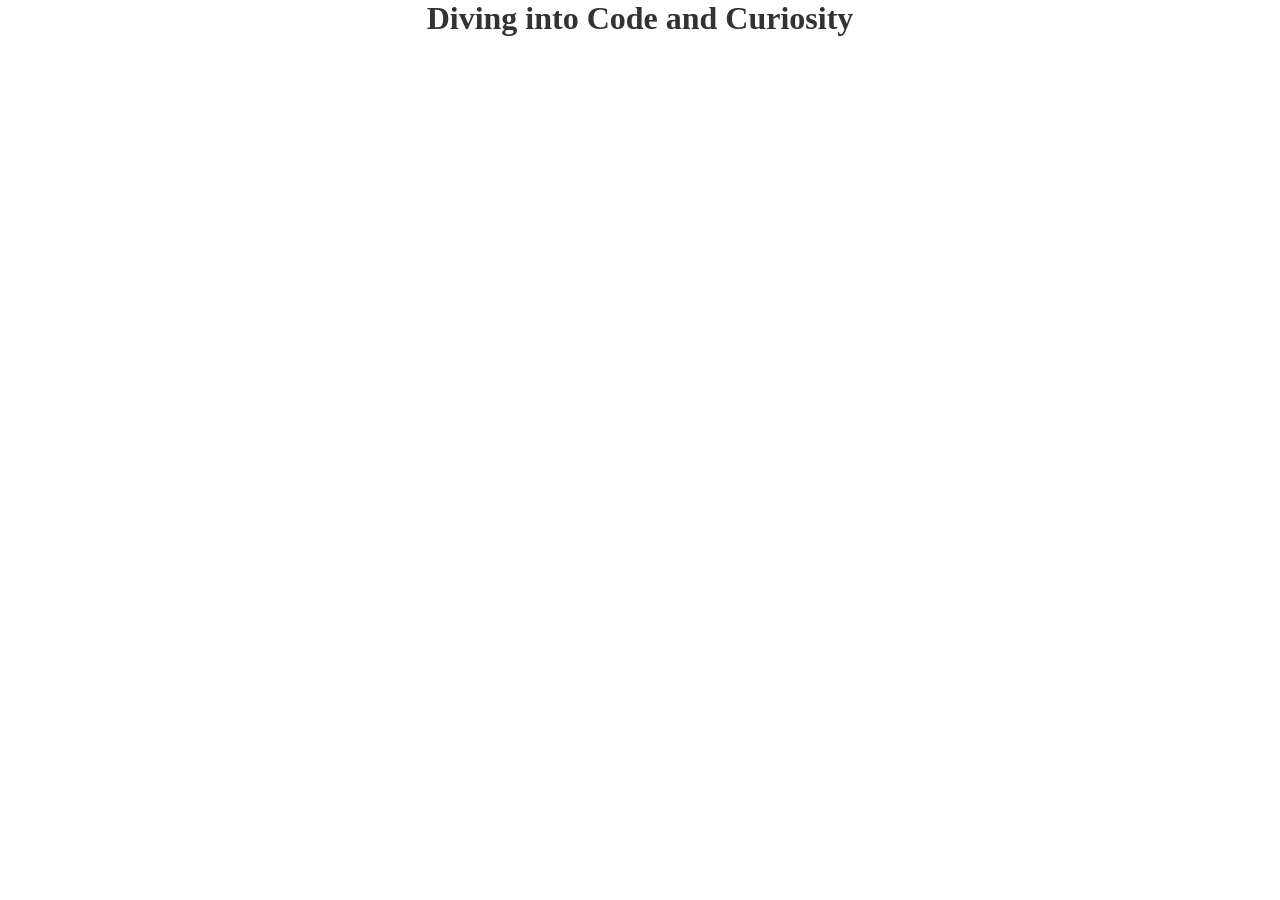
==== index.html @ 3ffeb43e "add index and css" ====
<!DOCTYPE html>
<html>
<head>
  <meta charset="UTF-8">
  <title>Diving into Code and Curiosity</title>
  <link href="./resources/main.css" rel="stylesheet">
</head>
<body>
    <header>
        <h1>Diving into Code and Curiosity</h1>
    </header>
</body>
</html>
---- resources/main.css ----
* {
    margin: 0;
    padding: 0;
    box-sizing: content-box;
}

h1 {
    font-size: 2em;
    color: #333;
    margin-bottom: 1em;
    text-align: center;
}
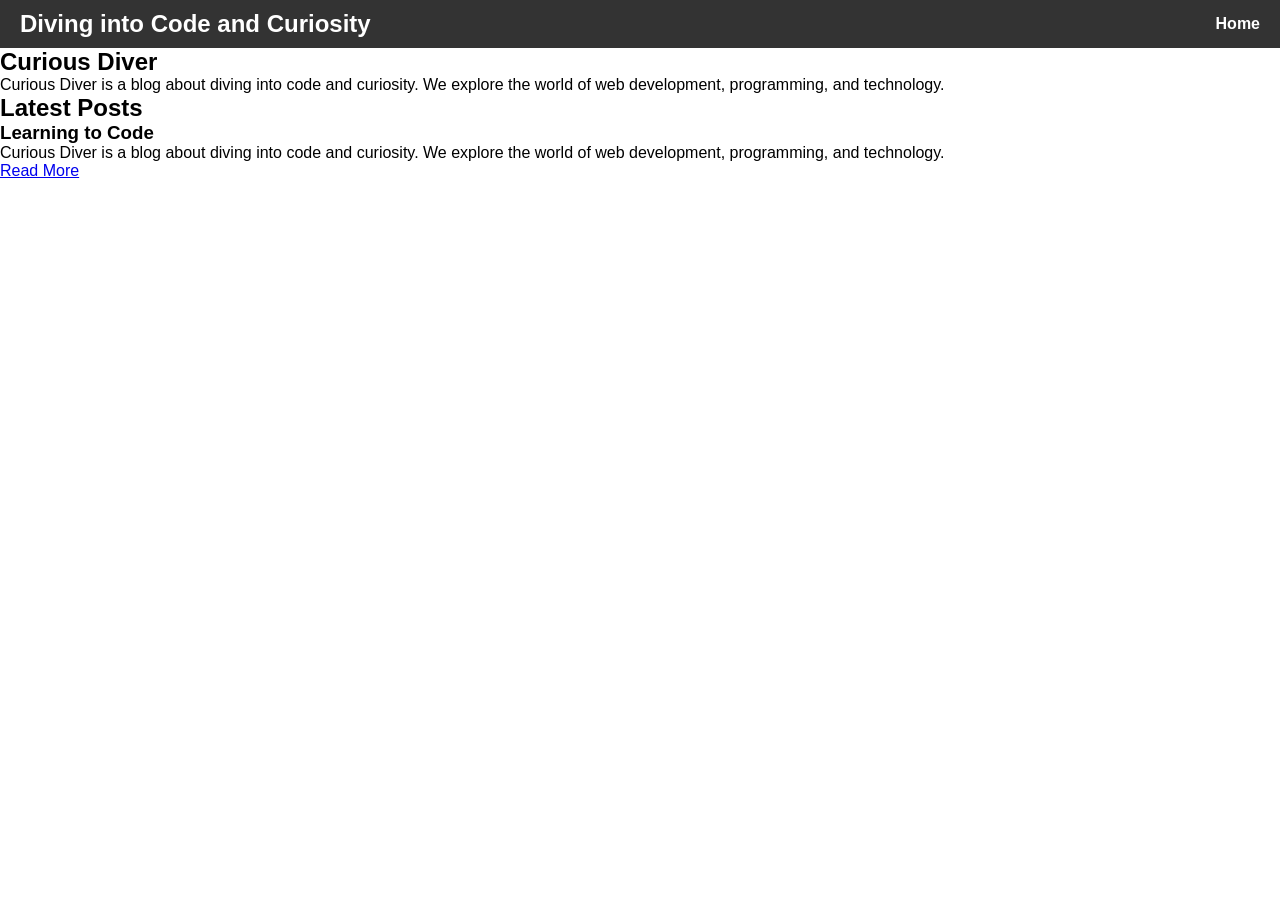
==== commit 491a1577: "create navbar" ====
--- a/index.html
+++ b/index.html
@@ -1,14 +1,32 @@
 <!DOCTYPE html>
 <html>
-<head>
-  <meta charset="UTF-8">
-  <title>Diving into Code and Curiosity</title>
-  <link href="./resources/main.css" rel="stylesheet">
-</head>
-<body>
+  <head>
+    <meta charset="UTF-8">
+    <title>Curious Diver</title>
+    <link href="./resources/main.css" rel="stylesheet">
+  </head>
+  <body>
     <header>
-        <h1>Diving into Code and Curiosity</h1>
+      <nav>
+        <h1 id="logo">Diving into Code and Curiosity</h1>
+        <ul class="nav-links">
+          <li class="nav-link"><a href="index.html">Home</a></li>
+        </ul>
+      </nav>
     </header>
-</body>
-</html>
-    +    <main>
+      <section id="hero">
+        <h2>Curious Diver</h2>
+        <p>Curious Diver is a blog about diving into code and curiosity. We explore the world of web development, programming, and technology.</p>
+      </section>
+      <section id="blog">
+        <h2>Latest Posts</h2>
+        <article class="post">
+          <h3>Learning to Code</h3>
+          <p>Curious Diver is a blog about diving into code and curiosity. We explore the world of web development, programming, and technology.</p>
+          <a href="post.html">Read More</a>
+        </article>
+      </section>
+    </main>
+  </body>
+</html>
--- a/resources/main.css
+++ b/resources/main.css
@@ -1,12 +1,50 @@
 * {
-    margin: 0;
-    padding: 0;
-    box-sizing: content-box;
+  margin: 0;
+  padding: 0;
+  box-sizing: content-box;
 }
 
-h1 {
-    font-size: 2em;
-    color: #333;
-    margin-bottom: 1em;
-    text-align: center;
-}+body {
+  font-family: Arial, sans-serif;
+}
+  
+header {
+  background-color: #333;
+  color: white;
+  padding: 10px 20px;
+}
+  
+nav {
+  display: flex;
+  justify-content: space-between;
+  align-items: center;
+}
+  
+#logo {
+  margin: 0;
+  font-size: 1.5rem;
+  font-weight: bold;
+}
+  
+.nav-links {
+  list-style: none;
+  margin: 0;
+  display: flex;
+  padding: 0;
+}
+  
+.nav-link {
+  margin-left: 20px;
+}
+  
+.nav-link a {
+  text-decoration: none;
+  color: white;
+  font-weight: bold;
+  transition: color 0.3s;
+}
+  
+.nav-link a:hover {
+  color: #00bcd4;
+}
+  
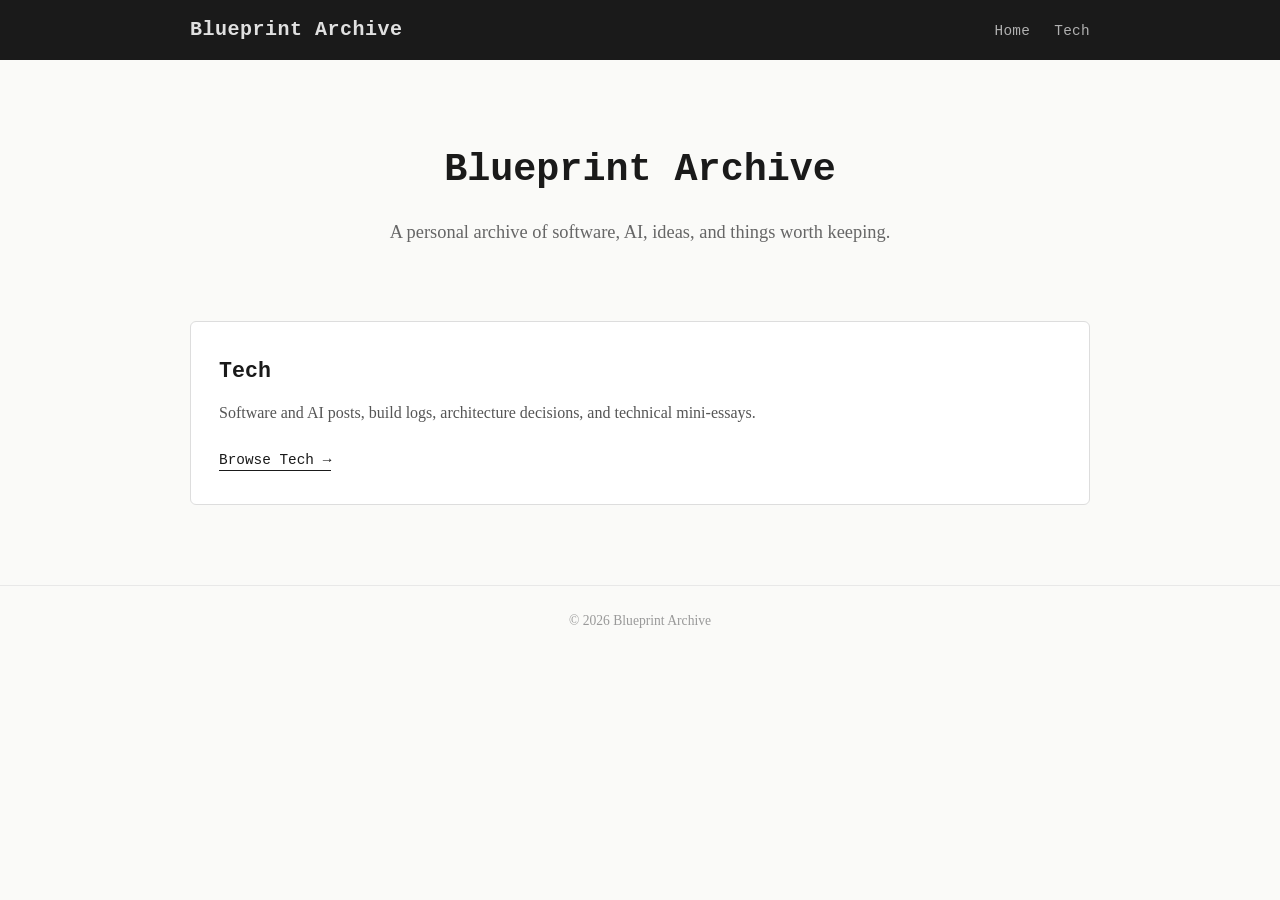
==== commit 1bc24d8c: "Add site foundation: homepage, tech section, and first post" ====
--- a/index.html
+++ b/index.html
@@ -1,32 +1,47 @@
 <!DOCTYPE html>
-<html>
+<html lang="en">
   <head>
-    <meta charset="UTF-8">
-    <title>Curious Diver</title>
-    <link href="./resources/main.css" rel="stylesheet">
+    <meta charset="UTF-8" />
+    <meta name="viewport" content="width=device-width, initial-scale=1.0" />
+    <meta name="description" content="A personal archive of software, AI, ideas, and things worth keeping." />
+    <meta name="keywords" content="tech, AI, software, science, general knowledge, journal, archive" />
+    <meta name="author" content="Gustavo" />
+    <meta http-equiv="pragma" content="no-cache" />
+    <meta http-equiv="expires" content="0" />
+    <title>Blueprint Archive</title>
+    <link href="./resources/main.css?v=3" rel="stylesheet">
   </head>
   <body>
     <header>
       <nav>
-        <h1 id="logo">Diving into Code and Curiosity</h1>
+        <a href="index.html" id="logo">Blueprint Archive</a>
         <ul class="nav-links">
           <li class="nav-link"><a href="index.html">Home</a></li>
+          <li class="nav-link"><a href="posts/tech.html">Tech</a></li>
+          <!-- <li class="nav-link"><a href="posts/field-notes.html">Field Notes</a></li> -->
         </ul>
       </nav>
     </header>
     <main>
-      <section id="hero">
-        <h2>Curious Diver</h2>
-        <p>Curious Diver is a blog about diving into code and curiosity. We explore the world of web development, programming, and technology.</p>
+      <section class="intro">
+        <h1>Blueprint Archive</h1>
+        <p class="tagline">A personal archive of software, AI, ideas, and things worth keeping.</p>
       </section>
-      <section id="blog">
-        <h2>Latest Posts</h2>
-        <article class="post">
-          <h3>Learning to Code</h3>
-          <p>Curious Diver is a blog about diving into code and curiosity. We explore the world of web development, programming, and technology.</p>
-          <a href="post.html">Read More</a>
-        </article>
+      <section class="sections-overview">
+        <div class="section-card">
+          <h2>Tech</h2>
+          <p>Software and AI posts, build logs, architecture decisions, and technical mini-essays.</p>
+          <a href="posts/tech.html">Browse Tech &rarr;</a>
+        </div>
+        <!-- <div class="section-card">
+          <h2>Field Notes</h2>
+          <p>General knowledge, science, curiosities, personal reflections, and interesting ideas.</p>
+          <a href="posts/field-notes.html">Browse Field Notes &rarr;</a>
+        </div> -->
       </section>
     </main>
+    <footer>
+      <p>&copy; 2026 Blueprint Archive</p>
+    </footer>
   </body>
-</html>+</html>
--- a/resources/main.css
+++ b/resources/main.css
@@ -5,46 +5,388 @@
 }
 
 body {
-  font-family: Arial, sans-serif;
-}
-  
+  font-family: 'Georgia', 'Times New Roman', serif;
+  color: #2c2c2c;
+  background-color: #fafaf8;
+  line-height: 1.6;
+}
+
+/* --- Header / Nav --- */
+
 header {
-  background-color: #333;
-  color: white;
-  padding: 10px 20px;
-}
-  
+  background-color: #1a1a1a;
+  color: #e0e0e0;
+  padding: 14px 32px;
+}
+
 nav {
   display: flex;
   justify-content: space-between;
   align-items: center;
-}
-  
+  max-width: 900px;
+  margin: 0 auto;
+}
+
 #logo {
-  margin: 0;
-  font-size: 1.5rem;
-  font-weight: bold;
-}
-  
+  font-family: 'Courier New', 'Courier', monospace;
+  font-size: 1.25rem;
+  font-weight: bold;
+  color: #e0e0e0;
+  text-decoration: none;
+  letter-spacing: 0.5px;
+}
+
+#logo:hover {
+  color: #fff;
+}
+
 .nav-links {
   list-style: none;
-  margin: 0;
-  display: flex;
-  padding: 0;
-}
-  
-.nav-link {
-  margin-left: 20px;
-}
-  
+  display: flex;
+  gap: 24px;
+}
+
 .nav-link a {
   text-decoration: none;
-  color: white;
-  font-weight: bold;
-  transition: color 0.3s;
-}
-  
+  color: #b0b0b0;
+  font-family: 'Courier New', 'Courier', monospace;
+  font-size: 0.9rem;
+  letter-spacing: 0.3px;
+  transition: color 0.2s;
+}
+
 .nav-link a:hover {
-  color: #00bcd4;
-}
-  +  color: #fff;
+}
+
+/* --- Intro / Hero --- */
+
+.intro {
+  padding: 80px 24px 48px;
+  text-align: center;
+  max-width: 640px;
+  margin: 0 auto;
+}
+
+.intro h1 {
+  font-family: 'Courier New', 'Courier', monospace;
+  font-size: 2.4rem;
+  font-weight: bold;
+  margin-bottom: 16px;
+  color: #1a1a1a;
+}
+
+.intro .tagline {
+  font-size: 1.15rem;
+  color: #666;
+  line-height: 1.7;
+}
+
+/* --- Section Cards --- */
+
+.sections-overview {
+  display: flex;
+  gap: 32px;
+  max-width: 900px;
+  margin: 0 auto;
+  padding: 24px 24px 80px;
+}
+
+.section-card {
+  flex: 1;
+  border: 1px solid #ddd;
+  border-radius: 6px;
+  padding: 32px 28px;
+  background-color: #fff;
+}
+
+.section-card h2 {
+  font-family: 'Courier New', 'Courier', monospace;
+  font-size: 1.35rem;
+  margin-bottom: 12px;
+  color: #1a1a1a;
+}
+
+.section-card p {
+  font-size: 1rem;
+  color: #555;
+  margin-bottom: 20px;
+  line-height: 1.6;
+}
+
+.section-card a {
+  font-family: 'Courier New', 'Courier', monospace;
+  font-size: 0.9rem;
+  color: #1a1a1a;
+  text-decoration: none;
+  border-bottom: 1px solid #1a1a1a;
+  padding-bottom: 2px;
+  transition: color 0.2s, border-color 0.2s;
+}
+
+.section-card a:hover {
+  color: #555;
+  border-color: #555;
+}
+
+/* --- Footer --- */
+
+footer {
+  text-align: center;
+  padding: 24px;
+  font-size: 0.85rem;
+  color: #999;
+  border-top: 1px solid #e8e8e8;
+}
+
+/* --- Section Header (listing pages) --- */
+
+.section-header {
+  padding: 60px 24px 32px;
+  text-align: center;
+  max-width: 680px;
+  margin: 0 auto;
+}
+
+.section-header h1 {
+  font-family: 'Courier New', 'Courier', monospace;
+  font-size: 2rem;
+  font-weight: bold;
+  color: #1a1a1a;
+  margin-bottom: 10px;
+}
+
+.section-desc {
+  font-size: 1.05rem;
+  color: #666;
+  line-height: 1.6;
+}
+
+/* --- Post List --- */
+
+.post-list {
+  max-width: 680px;
+  margin: 0 auto;
+  padding: 16px 24px 80px;
+}
+
+.post-card {
+  display: flex;
+  align-items: flex-start;
+  gap: 20px;
+  padding: 24px 20px;
+  border: 1px solid #e8e8e8;
+  border-radius: 6px;
+  margin-bottom: 16px;
+  text-decoration: none;
+  color: inherit;
+  background-color: #fff;
+  transition: border-color 0.2s, box-shadow 0.2s;
+}
+
+.post-card:hover {
+  border-color: #bbb;
+  box-shadow: 0 2px 8px rgba(0, 0, 0, 0.06);
+}
+
+.post-number {
+  font-family: 'Courier New', 'Courier', monospace;
+  font-size: 1.6rem;
+  font-weight: bold;
+  color: #ccc;
+  line-height: 1;
+  min-width: 36px;
+  padding-top: 4px;
+  transition: color 0.2s;
+}
+
+.post-card:hover .post-number {
+  color: #1a1a1a;
+}
+
+.post-card-body h2 {
+  font-family: 'Courier New', 'Courier', monospace;
+  font-size: 1.2rem;
+  color: #1a1a1a;
+  margin-bottom: 6px;
+}
+
+.post-card-body p {
+  font-size: 0.95rem;
+  color: #555;
+  line-height: 1.5;
+  margin-bottom: 8px;
+}
+
+.post-card-body time {
+  font-family: 'Courier New', 'Courier', monospace;
+  font-size: 0.8rem;
+  color: #999;
+  letter-spacing: 0.3px;
+}
+
+/* --- Post Meta (individual posts) --- */
+
+.post-meta {
+  display: flex;
+  justify-content: space-between;
+  align-items: center;
+  margin-bottom: 32px;
+  padding-bottom: 16px;
+  border-bottom: 1px solid #e8e8e8;
+}
+
+.back-link {
+  font-family: 'Courier New', 'Courier', monospace;
+  font-size: 0.85rem;
+  color: #888;
+  text-decoration: none;
+  transition: color 0.2s;
+}
+
+.back-link:hover {
+  color: #1a1a1a;
+}
+
+.post-meta time {
+  font-family: 'Courier New', 'Courier', monospace;
+  font-size: 0.8rem;
+  color: #999;
+  letter-spacing: 0.3px;
+}
+
+/* --- Post Divider --- */
+
+.post-divider {
+  border: none;
+  border-top: 1px solid #ddd;
+  margin: 40px auto;
+  width: 60px;
+}
+
+/* --- Drop Cap (first paragraph after title) --- */
+
+article h2 + p::first-letter {
+  font-size: 3.2em;
+  float: left;
+  line-height: 0.8;
+  padding-right: 8px;
+  padding-top: 6px;
+  font-family: 'Georgia', serif;
+  font-weight: bold;
+  color: #1a1a1a;
+}
+
+/* --- Article (for post pages) --- */
+
+article {
+  max-width: 680px;
+  margin: 48px auto;
+  padding: 0 24px;
+}
+
+article h2 {
+  font-family: 'Courier New', 'Courier', monospace;
+  font-size: 1.8rem;
+  margin-bottom: 20px;
+  color: #1a1a1a;
+}
+
+article p {
+  font-size: 1.05rem;
+  line-height: 1.75;
+  color: #333;
+  margin-bottom: 20px;
+}
+
+article h3 {
+  font-family: 'Courier New', 'Courier', monospace;
+  font-size: 1.2rem;
+  margin: 32px 0 12px;
+  color: #1a1a1a;
+}
+
+article ul, article ol {
+  margin: 0 0 20px 24px;
+  font-size: 1.05rem;
+  line-height: 1.75;
+  color: #333;
+}
+
+/* --- Tables --- */
+
+table {
+  width: 100%;
+  max-width: 680px;
+  margin: 20px auto;
+  border-collapse: collapse;
+}
+
+tr:hover {
+  background-color: #f5f5f5;
+}
+
+th, td {
+  border: 1px solid #ddd;
+  padding: 10px 12px;
+  text-align: left;
+  font-size: 0.95rem;
+}
+
+th {
+  background-color: #f2f2f2;
+  text-transform: uppercase;
+  font-weight: bold;
+  font-size: 0.85rem;
+  letter-spacing: 0.5px;
+}
+
+strong {
+  font-size: inherit;
+}
+
+/* --- Responsive --- */
+
+@media (max-width: 640px) {
+  .sections-overview {
+    flex-direction: column;
+    gap: 20px;
+  }
+
+  .intro {
+    padding: 48px 20px 32px;
+  }
+
+  .intro h1 {
+    font-size: 1.8rem;
+  }
+
+  nav {
+    flex-direction: column;
+    gap: 10px;
+  }
+
+  .section-header {
+    padding: 40px 20px 24px;
+  }
+
+  .section-header h1 {
+    font-size: 1.6rem;
+  }
+
+  .post-card {
+    gap: 14px;
+    padding: 18px 16px;
+  }
+
+  .post-number {
+    font-size: 1.3rem;
+    min-width: 28px;
+  }
+
+  .post-meta {
+    flex-direction: column;
+    align-items: flex-start;
+    gap: 8px;
+  }
+}
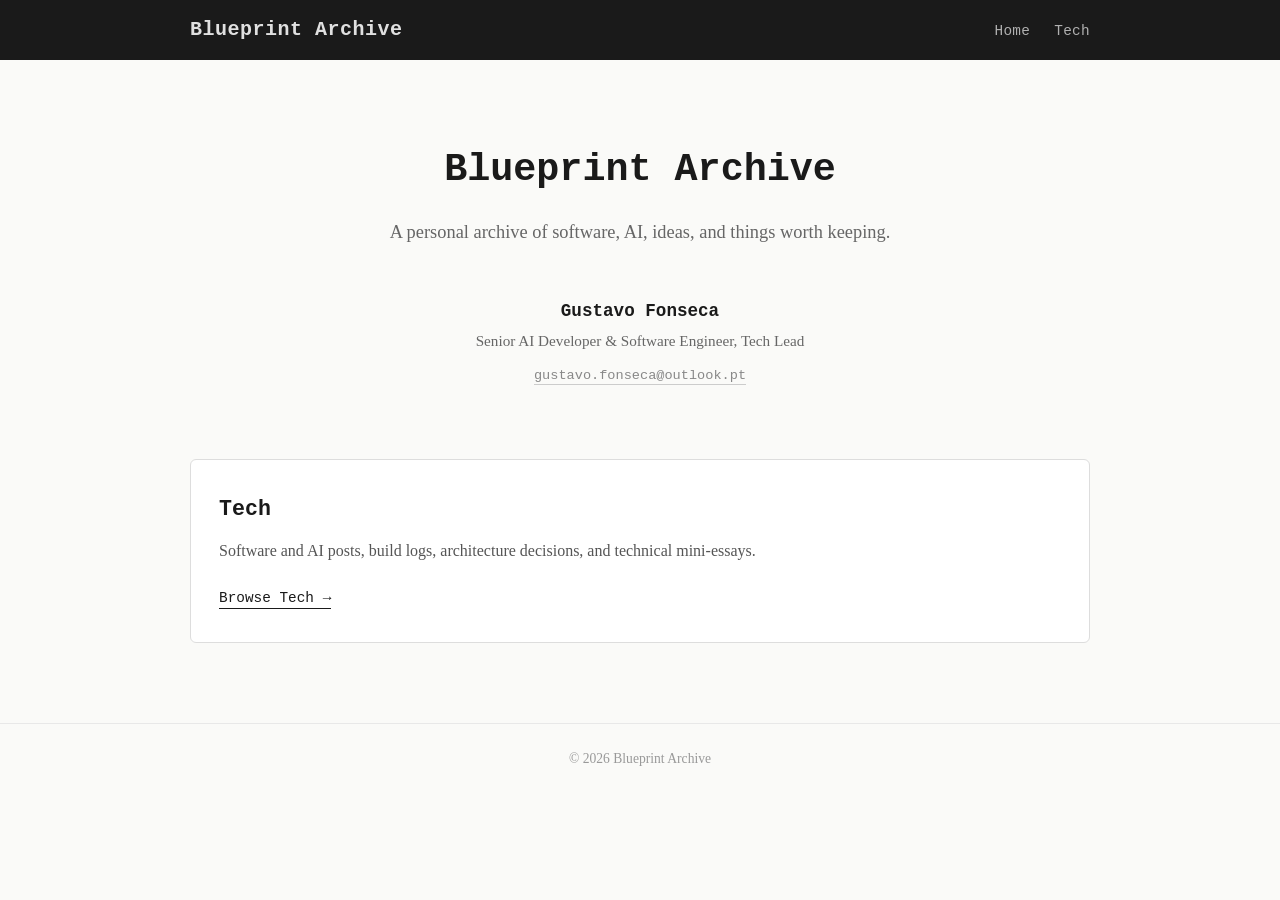
==== commit 8ef99a65: "added about section" ====
--- a/index.html
+++ b/index.html
@@ -9,7 +9,7 @@
     <meta http-equiv="pragma" content="no-cache" />
     <meta http-equiv="expires" content="0" />
     <title>Blueprint Archive</title>
-    <link href="./resources/main.css?v=3" rel="stylesheet">
+    <link href="./resources/main.css?v=4" rel="stylesheet">
   </head>
   <body>
     <header>
@@ -26,6 +26,11 @@
       <section class="intro">
         <h1>Blueprint Archive</h1>
         <p class="tagline">A personal archive of software, AI, ideas, and things worth keeping.</p>
+      </section>
+      <section class="about">
+        <p class="about-name">Gustavo Fonseca</p>
+        <p class="about-role">Senior AI Developer & Software Engineer, Tech Lead</p>
+        <p class="about-contact"><a href="mailto:gustavo.fonseca@outlook.pt">gustavo.fonseca@outlook.pt</a></p>
       </section>
       <section class="sections-overview">
         <div class="section-card">
--- a/resources/main.css
+++ b/resources/main.css
@@ -80,6 +80,44 @@
   font-size: 1.15rem;
   color: #666;
   line-height: 1.7;
+}
+
+/* --- About --- */
+
+.about {
+  text-align: center;
+  max-width: 640px;
+  margin: 0 auto;
+  padding: 0 24px 48px;
+}
+
+.about-name {
+  font-family: 'Courier New', 'Courier', monospace;
+  font-size: 1.1rem;
+  font-weight: bold;
+  color: #1a1a1a;
+  margin-bottom: 4px;
+}
+
+.about-role {
+  font-size: 0.95rem;
+  color: #666;
+  margin-bottom: 8px;
+}
+
+.about-contact a {
+  font-family: 'Courier New', 'Courier', monospace;
+  font-size: 0.85rem;
+  color: #888;
+  text-decoration: none;
+  border-bottom: 1px solid #ccc;
+  padding-bottom: 1px;
+  transition: color 0.2s, border-color 0.2s;
+}
+
+.about-contact a:hover {
+  color: #1a1a1a;
+  border-color: #1a1a1a;
 }
 
 /* --- Section Cards --- */
